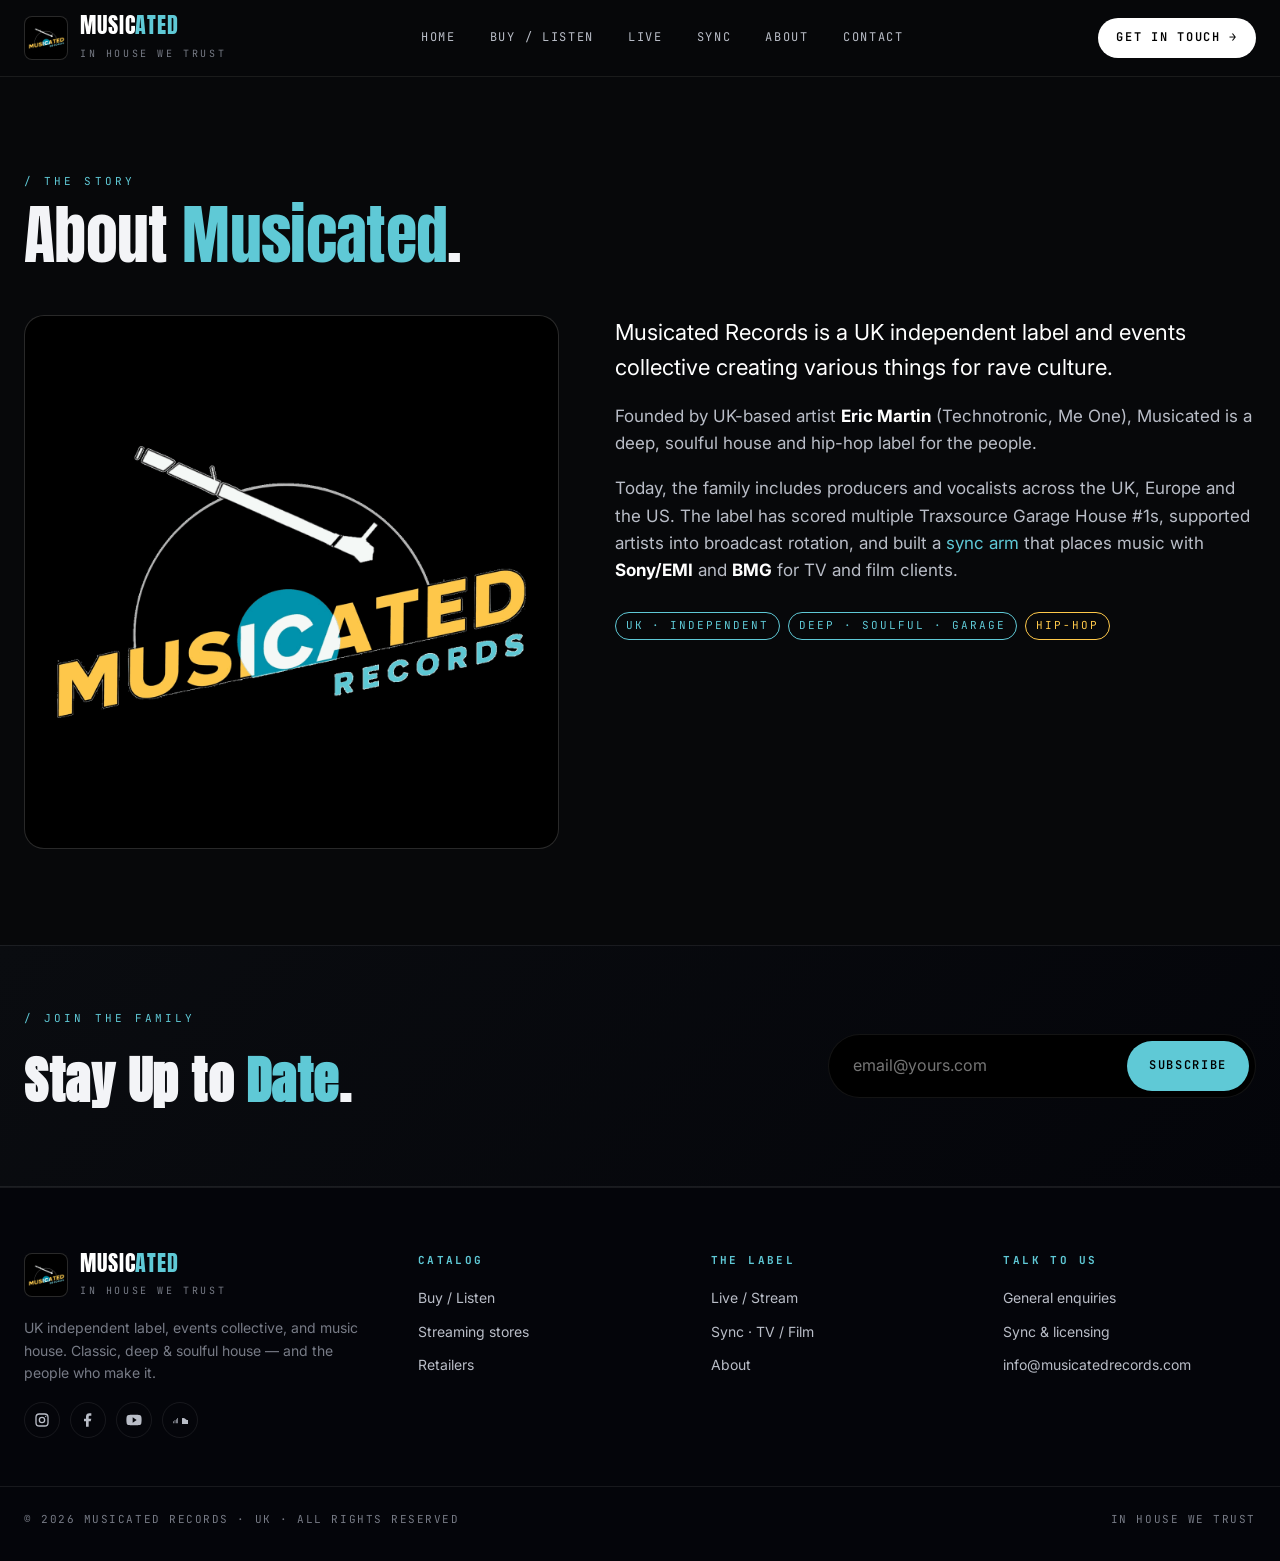
==== about.html @ 5415fdcb "Sync page: real placement artwork - 8 poster tiles from Eric's wetransfer set, centre-cropped to squ" ====
<!doctype html>
<html lang="en">
<head>
<meta charset="utf-8" />
<meta name="viewport" content="width=device-width, initial-scale=1" />
<title>About — Musicated Records</title>
<meta name="description" content="About Musicated Records — UK independent label and events collective. Classic, deep and soulful house since the early days." />
<meta property="og:title" content="About — Musicated Records" />
<meta property="og:description" content="About Musicated Records — UK independent label and events collective. Classic, deep and soulful house since the early days." />
<meta property="og:image" content="https://musicatedrecords.com/assets/og-card.jpg" />
<meta property="og:type" content="website" />
<meta name="twitter:card" content="summary_large_image" />
<link rel="icon" type="image/png" sizes="32x32" href="assets/favicon-32.png?v=20260829g" />
<link rel="icon" type="image/png" sizes="16x16" href="assets/favicon-16.png?v=20260829g" />
<link rel="apple-touch-icon" sizes="180x180" href="assets/apple-touch-icon.png?v=20260829g" />
<link rel="icon" href="assets/favicon.ico?v=20260829g" />
<link rel="preconnect" href="https://fonts.googleapis.com" />
<link rel="preconnect" href="https://fonts.gstatic.com" crossorigin />
<link href="https://fonts.googleapis.com/css2?family=Anton&family=Inter:wght@400;500;600;700&family=JetBrains+Mono:wght@400;500&display=swap" rel="stylesheet" />
<link rel="stylesheet" href="assets/styles.css?v=20260829g" />
</head>
<body>

<header class="nav">
  <div class="wrap nav__inner">
    <a class="brand" href="index.html">
      <span class="brand__mark" aria-hidden="true"></span>
      <span>
        <span class="brand__name">MUSIC<em>ATED</em></span>
        <span class="brand__sub">In House We Trust</span>
      </span>
    </a>
    <nav>
      <ul class="nav__links">
        <li><a href="index.html">Home</a></li>
        <li><a href="listen.html">Buy / Listen</a></li>
        <li><a href="live.html">Live</a></li>
        <li><a href="sync.html">Sync</a></li>
        <li><a href="about.html">About</a></li>
        <li><a href="contact.html">Contact</a></li>
      </ul>
    </nav>
    <a class="nav__cta" href="contact.html">Get in touch →</a>
    <button class="nav__toggle" aria-label="Menu" aria-expanded="false">
      <svg width="22" height="22" viewBox="0 0 24 24" fill="none" stroke="currentColor" stroke-width="2"><path d="M3 6h18M3 12h18M3 18h18"/></svg>
    </button>
  </div>
  <div class="nav__mobile">
    <a href="index.html">Home</a>
    <a href="listen.html">Buy / Listen</a>
    <a href="live.html">Live</a>
    <a href="sync.html">Sync</a>
    <a href="about.html">About</a>
    <a href="contact.html">Contact</a>
  </div>
</header>

<section class="section">
  <div class="wrap">
    <div class="section__head">
      <div>
        <p class="kicker">/ THE STORY</p>
        <h2 class="h2">About <em>Musicated</em>.</h2>
      </div>
    </div>

    <div class="bio reveal">
      <div class="bio__photo">
        <img src="assets/logo-eric-round2.png?v=20260829g" alt="Musicated Records — In House We Trust" />
      </div>
      <div class="bio__copy">
        <p style="font-size:22px; color:#fff;">Musicated Records is a UK independent label and events collective creating various things for rave culture.</p>
        <p>Founded by UK-based artist <strong style="color:#fff">Eric Martin</strong> (Technotronic, Me One), Musicated is a deep, soulful house and hip-hop label for the people.</p>
        <p>Today, the family includes producers and vocalists across the UK, Europe and the US. The label has scored multiple Traxsource Garage House #1s, supported artists into broadcast rotation, and built a <a href="sync.html" style="color:var(--teal)">sync arm</a> that places music with <strong style="color:#fff">Sony/EMI</strong> and <strong style="color:#fff">BMG</strong> for TV and film clients.</p>

        <div class="tag-row" style="margin-top:28px;">
          <span class="tag tag--teal">UK &middot; Independent</span>
          <span class="tag tag--teal">Deep &middot; Soulful &middot; Garage</span>
          <span class="tag tag--gold">Hip-Hop</span>
        </div>
      </div>
    </div>
  </div>
</section>

<section class="newsletter">
  <div class="wrap newsletter__row">
    <div>
      <p class="kicker">/ JOIN THE FAMILY</p>
      <h2>Stay Up to <em style="color:var(--teal); font-style:normal">Date</em>.</h2>
    </div>
    <form data-form-name="newsletter">
      <input type="email" name="email" placeholder="email@yours.com" required />
      <button type="submit">Subscribe</button>
    </form>
  </div>
</section>

<footer class="site">
  <div class="wrap site__grid">
    <div class="site__brand">
      <a class="brand" href="index.html">
        <span class="brand__mark" aria-hidden="true"></span>
        <span>
          <span class="brand__name">MUSIC<em>ATED</em></span>
          <span class="brand__sub">In House We Trust</span>
        </span>
      </a>
      <p style="margin-top:18px">UK independent label, events collective, and music house. Classic, deep &amp; soulful house — and the people who make it.</p>
      <div class="socials" style="margin-top:18px">
        <a href="https://www.instagram.com/musicatedrecords/" target="_blank" rel="noopener" aria-label="Instagram">
          <svg width="16" height="16" viewBox="0 0 24 24" fill="none" stroke="currentColor" stroke-width="2"><rect x="3" y="3" width="18" height="18" rx="5"/><circle cx="12" cy="12" r="4"/><circle cx="17.5" cy="6.5" r="1" fill="currentColor" stroke="none"/></svg>
        </a>
        <a href="https://www.facebook.com/musicatedrecords/" target="_blank" rel="noopener" aria-label="Facebook">
          <svg width="16" height="16" viewBox="0 0 24 24" fill="currentColor"><path d="M13 22v-8h3l1-4h-4V7.5c0-1.1.4-2 2-2h2V2c-.4-.05-1.6-.2-3-.2-3 0-5 1.8-5 5.1V10H6v4h3v8h4z"/></svg>
        </a>
        <a href="https://www.youtube.com/" target="_blank" rel="noopener" aria-label="YouTube">
          <svg width="16" height="16" viewBox="0 0 24 24" fill="currentColor"><path d="M23 7.3c-.2-1.6-1.5-2.8-3-2.9C17.8 4 12 4 12 4s-5.8 0-8 .4c-1.5.1-2.8 1.3-3 2.9C.6 9.5.6 12 .6 12s0 2.5.4 4.7c.2 1.6 1.5 2.8 3 2.9 2.2.4 8 .4 8 .4s5.8 0 8-.4c1.5-.1 2.8-1.3 3-2.9.4-2.2.4-4.7.4-4.7s0-2.5-.4-4.7zM10 16V8l6 4-6 4z"/></svg>
        </a>
        <a href="https://soundcloud.com/" target="_blank" rel="noopener" aria-label="SoundCloud">
          <svg width="16" height="16" viewBox="0 0 24 24" fill="currentColor"><path d="M2 14v3h1v-3H2zm2-2v5h1v-5H4zm2-1v6h1v-6H6zm2-2v8h1V9H8zm9 0c-.7 0-1.4.2-2 .5V18h8c1.7 0 3-1.3 3-3s-1.3-3-3-3c-.3 0-.5 0-.7.1C20.8 11.3 19 9 17 9z"/></svg>
        </a>
      </div>
    </div>
    <div>
      <h4>Catalog</h4>
      <ul>
        <li><a href="listen.html">Buy / Listen</a></li>
        <li><a href="listen.html#stores">Streaming stores</a></li>
        <li><a href="listen.html#retailers">Retailers</a></li>
      </ul>
    </div>
    <div>
      <h4>The label</h4>
      <ul>
        <li><a href="live.html">Live / Stream</a></li>
        <li><a href="sync.html">Sync &middot; TV / Film</a></li>
        <li><a href="about.html">About</a></li>
      </ul>
    </div>
    <div>
      <h4>Talk to us</h4>
      <ul>
        <li><a href="contact.html">General enquiries</a></li>
        <li><a href="mailto:sync@musicatedrecords.com">Sync &amp; licensing</a></li>
        <li><a href="mailto:info@musicatedrecords.com">info@musicatedrecords.com</a></li>
      </ul>
    </div>
  </div>
  <div class="wrap site__bottom">
    <span>© 2026 Musicated Records · UK · All rights reserved</span>
    <span>In House We Trust</span>
  </div>
</footer>

<script src="assets/main.js?v=20260829g" defer></script>
</body>
</html>
---- assets/styles.css ----
/* =========================================================
   MUSICATED RECORDS — In House We Trust
   Design tokens, layout, components, motion
   ========================================================= */

:root{
  --bg: #07080a;
  --bg-2: #0d0f13;
  --bg-3: #14171d;
  --line: rgba(255,255,255,0.08);
  --line-2: rgba(255,255,255,0.16);
  --ink: #f3f4f7;
  --ink-dim: #b9bdc7;
  --ink-faint: #777b86;
  --teal: #5fc9d6;
  --teal-2: #36a7b6;
  --teal-deep: #0e3f47;
  --gold: #ffc94a;
  --gold-deep: #6b5012;
  --hot: #ff5d8f;

  --font-display: "Anton", "Bebas Neue", "Impact", system-ui, sans-serif;
  --font-body: "Inter", "Helvetica Neue", system-ui, -apple-system, sans-serif;
  --font-mono: "JetBrains Mono", "SF Mono", ui-monospace, monospace;

  --r-sm: 6px;
  --r-md: 12px;
  --r-lg: 20px;
  --r-xl: 28px;

  --shadow-soft: 0 20px 60px -20px rgba(0,0,0,0.6);
  --shadow-glow: 0 0 80px -10px rgba(95,201,214,0.35);

  --space-1: 4px;
  --space-2: 8px;
  --space-3: 12px;
  --space-4: 16px;
  --space-5: 24px;
  --space-6: 32px;
  --space-7: 48px;
  --space-8: 64px;
  --space-9: 96px;
  --space-10: 128px;

  --bp-md: 760px;
  --bp-lg: 1024px;
}

*,*::before,*::after{ box-sizing:border-box; }
html,body{ margin:0; padding:0; }
html{ scroll-behavior:smooth; -webkit-text-size-adjust:100%; }
body{
  background: var(--bg);
  color: var(--ink);
  font-family: var(--font-body);
  font-size: 16px;
  line-height: 1.6;
  -webkit-font-smoothing: antialiased;
  -moz-osx-font-smoothing: grayscale;
  overflow-x: hidden;
}
img{ max-width:100%; display:block; }
a{ color: var(--teal); text-decoration:none; transition: color .2s ease; }
a:hover{ color: #fff; }
button{ font: inherit; cursor:pointer; }

::selection{ background: var(--teal); color:#000; }

/* ---------- Layout ---------- */
.wrap{ width:100%; max-width:1400px; margin:0 auto; padding:0 24px; }
.wrap-narrow{ max-width:980px; }
.wrap-wide{ max-width:1600px; }

@media (max-width: 760px){
  .wrap{ padding:0 16px; }
}

section{ position:relative; }
.section{ padding: var(--space-9) 0; }
.section--tight{ padding: var(--space-7) 0; }

/* ---------- Header / Nav ---------- */
.nav{
  position: sticky;
  top: 0;
  z-index: 55;
  background: rgba(7,8,10,.78);
  backdrop-filter: blur(16px) saturate(140%);
  -webkit-backdrop-filter: blur(16px) saturate(140%);
  border-bottom: 1px solid var(--line);
}
.nav__inner{
  display:flex;
  align-items:center;
  justify-content:space-between;
  height: 76px;
  gap: 24px;
}
.brand{
  display:flex;
  align-items:center;
  gap: 12px;
  text-decoration:none;
  color:#fff;
}
.brand__mark{
  width:44px; height:44px;
  border-radius: 8px;
  background:#000 url('favicon-192.png?v=20260829g') center/92% no-repeat;
  border: 1px solid var(--line-2);
}
.brand__name{
  font-family: var(--font-display);
  font-weight: 400;
  font-size: 22px;
  letter-spacing: .04em;
  line-height: 1;
}
.brand__name em{
  font-style:normal;
  color: var(--teal);
}
.brand__sub{
  font-family: var(--font-mono);
  color: var(--ink-faint);
  font-size: 10px;
  letter-spacing: .26em;
  text-transform: uppercase;
  margin-top: 4px;
  display:block;
}

.nav__links{
  display:flex;
  align-items:center;
  gap: 4px;
  list-style:none;
  margin:0; padding:0;
}
.nav__links a{
  display:inline-block;
  color: var(--ink-dim);
  font-family: var(--font-mono);
  font-size: 12px;
  letter-spacing: .14em;
  text-transform: uppercase;
  padding: 10px 14px;
  border-radius: 999px;
  border: 1px solid transparent;
  transition: all .2s ease;
}
.nav__links a:hover{
  color:#fff;
  border-color: var(--line-2);
  background: rgba(255,255,255,0.04);
}
.nav__links a.is-active{
  color: #000;
  background: var(--teal);
  border-color: var(--teal);
}
.nav__cta{
  display:inline-flex;
  align-items:center;
  gap:8px;
  background:#fff;
  color:#000;
  padding: 10px 18px;
  border-radius: 999px;
  font-family: var(--font-mono);
  font-size: 12px;
  letter-spacing: .14em;
  text-transform: uppercase;
  font-weight: 600;
  transition: transform .15s ease, background .2s ease;
}
.nav__cta:hover{ background: var(--teal); color:#000; transform: translateY(-1px); }

.nav__toggle{
  display:none;
  background:transparent;
  border:1px solid var(--line-2);
  color:#fff;
  border-radius: 8px;
  padding: 8px 10px;
}
.nav__toggle svg{ display:block; }

@media (max-width: 1024px){
  .nav__links, .nav__cta { display:none; }
  .nav__toggle{ display:inline-flex; }
  .nav__inner.is-open + .nav__mobile{ display:block; }
}
.nav__mobile{
  display:none;
  background: rgba(7,8,10,.96);
  border-bottom: 1px solid var(--line);
  padding: 12px 24px 24px;
}
.nav__mobile a{
  display:block;
  padding: 12px 0;
  color: var(--ink);
  font-family: var(--font-display);
  font-size: 22px;
  letter-spacing: .04em;
  border-bottom: 1px solid var(--line);
}
.nav__mobile.is-open{ display:block; }

/* ---------- Hero ---------- */
.hero{
  position: relative;
  overflow: hidden;
  padding: var(--space-9) 0 var(--space-10);
  background:
    radial-gradient(1200px 600px at 80% 10%, rgba(95,201,214,.18), transparent 60%),
    radial-gradient(900px 600px at 10% 90%, rgba(255,201,74,.10), transparent 60%),
    linear-gradient(180deg, var(--bg) 0%, #060709 100%);
  isolation: isolate;
}
.hero::before{
  content:"";
  position:absolute; inset:0;
  background:
    repeating-linear-gradient(90deg, rgba(255,255,255,0.025) 0 1px, transparent 1px 80px);
  pointer-events:none;
  z-index:0;
}
.hero__grid{
  position:relative;
  z-index:2;
  display:grid;
  grid-template-columns: 1.1fr 1fr;
  gap: 64px;
  align-items: center;
}
@media (max-width: 1024px){
  .hero__grid{ grid-template-columns: 1fr; gap: 48px; }
}
.eyebrow{
  display:inline-flex;
  align-items:center;
  gap: 10px;
  font-family: var(--font-mono);
  font-size: 11px;
  letter-spacing: .26em;
  text-transform: uppercase;
  color: var(--teal);
  padding: 6px 12px;
  border: 1px solid var(--teal);
  border-radius: 999px;
  background: rgba(95,201,214,0.06);
}
.eyebrow .dot{
  width:6px;height:6px;border-radius:50%;
  background: var(--teal);
  box-shadow: 0 0 14px var(--teal);
  animation: pulse 1.6s infinite ease-in-out;
}
.hero__title{
  font-family: var(--font-display);
  font-weight: 400;
  font-size: clamp(48px, 8vw, 132px);
  line-height: .92;
  letter-spacing: -0.01em;
  margin: 24px 0 20px;
}
.hero__title em{
  font-style: normal;
  color: var(--teal);
  display:block;
}
.hero__title .gold{ color: var(--gold); }
.hero__sub{
  max-width: 540px;
  color: var(--ink-dim);
  font-size: 18px;
  margin: 0 0 32px;
}
.hero__cta-row{ display:flex; gap: 12px; flex-wrap:wrap; }
.btn{
  display:inline-flex;
  align-items:center;
  gap:10px;
  padding: 16px 22px;
  border-radius: 999px;
  font-family: var(--font-mono);
  font-size: 13px;
  letter-spacing: .14em;
  text-transform: uppercase;
  font-weight:600;
  transition: transform .15s ease, background .2s ease, color .2s ease, border-color .2s ease;
  border: 1px solid transparent;
}
.btn--primary{ background: var(--teal); color:#000; }
.btn--primary:hover{ background:#fff; color:#000; transform: translateY(-2px); }
.btn--ghost{ background: transparent; color:#fff; border-color: var(--line-2); }
.btn--ghost:hover{ border-color: var(--teal); color: var(--teal); transform: translateY(-2px); }
.btn--gold{ background: var(--gold); color:#000; }
.btn--gold:hover{ background:#fff; transform: translateY(-2px); }
.btn svg{ width:14px; height:14px; }

.hero__viz{
  position: relative;
  aspect-ratio: 1/1;
  width: 100%;
  display:flex;
  align-items:center;
  justify-content:center;
}
.hero__viz canvas{
  width:100%; height:100%;
  border-radius: 50%;
}
.hero__viz__logo{
  position:absolute;
  left:50%; top:50%;
  transform: translate(-50%, -50%);
  /* sits inside the canvas vinyl label: label dia = 2*0.40*0.46 = ~37% of the viz */
  width: 29%;
  z-index: 2;
  pointer-events:none;
  filter: drop-shadow(0 6px 14px rgba(0,0,0,.55));
}
.hero__viz::after{
  content:"";
  position:absolute; inset:-6%;
  border-radius: 50%;
  border: 1px dashed rgba(95,201,214,.25);
  pointer-events:none;
  animation: spin-slow 60s linear infinite;
}
@keyframes spin-slow{ to{ transform: rotate(360deg); } }

.hero__stats{
  margin-top: var(--space-7);
  display:grid;
  grid-template-columns: repeat(4, minmax(0,1fr));
  gap: 20px;
  border-top: 1px solid var(--line);
  padding-top: 24px;
}
@media (max-width: 760px){ .hero__stats{ grid-template-columns: repeat(2,1fr); } }
.stat__num{
  font-family: var(--font-display);
  font-size: 40px;
  line-height:1;
  color:#fff;
}
.stat__num em{ font-style:normal; color: var(--teal); }
.stat__label{
  font-family: var(--font-mono);
  font-size: 10px;
  letter-spacing: .22em;
  text-transform: uppercase;
  color: var(--ink-faint);
  margin-top: 6px;
  display:block;
}

/* ---------- Section heads ---------- */
.section__head{
  display:flex;
  justify-content: space-between;
  align-items: end;
  gap: 24px;
  margin-bottom: var(--space-7);
  flex-wrap: wrap;
}
.kicker{
  font-family: var(--font-mono);
  font-size: 11px;
  letter-spacing: .28em;
  text-transform: uppercase;
  color: var(--teal);
  margin: 0 0 12px;
}
.h2{
  font-family: var(--font-display);
  font-weight:400;
  font-size: clamp(36px, 5vw, 64px);
  line-height: 1;
  margin: 0;
  letter-spacing: -0.01em;
}
.h2 em{ font-style:normal; color: var(--teal); }
.h2 .gold{ color: var(--gold); }
.section__sub{
  color: var(--ink-dim);
  max-width: 560px;
  font-size: 16px;
}

/* ---------- Featured releases (Nervous-style grid) ---------- */
.releases{
  display:grid;
  grid-template-columns: repeat(4, minmax(0,1fr));
  gap: 24px;
}
@media (max-width: 1024px){ .releases{ grid-template-columns: repeat(3,1fr); } }
@media (max-width: 760px){ .releases{ grid-template-columns: repeat(2,1fr); gap:16px; } }
.release{
  position:relative;
  background: var(--bg-2);
  border: 1px solid var(--line);
  border-radius: var(--r-md);
  overflow: hidden;
  transition: transform .25s ease, border-color .25s ease, box-shadow .25s ease;
}
.release:hover{
  transform: translateY(-4px);
  border-color: var(--teal);
  box-shadow: var(--shadow-glow);
}
.release__cover{
  aspect-ratio: 1/1;
  position:relative;
  overflow:hidden;
  background:#000;
}
.release__cover img{
  width:100%; height:100%; object-fit:cover;
  filter: grayscale(.18) contrast(1.03) saturate(1.02);
  transition: filter .35s ease, transform .5s ease;
}
.release:hover .release__cover img{
  filter: grayscale(0) contrast(1);
  transform: scale(1.04);
}
.release__cover::after{
  content:"";
  position:absolute; inset:0;
  background: linear-gradient(180deg, transparent 50%, rgba(0,0,0,.65) 100%);
  pointer-events:none;
}
.release__play{
  position:absolute;
  right: 12px; bottom: 12px;
  width: 44px; height:44px;
  border-radius:50%;
  background: var(--teal);
  color:#000;
  display:flex; align-items:center; justify-content:center;
  opacity:0; transform: translateY(8px) scale(.9);
  transition: opacity .25s ease, transform .25s ease;
}
.release:hover .release__play{ opacity:1; transform: translateY(0) scale(1); }
.release__meta{
  padding: 16px 16px 18px;
}
.release__artist{
  font-family: var(--font-mono);
  font-size: 11px;
  letter-spacing: .22em;
  text-transform: uppercase;
  color: var(--teal);
  margin: 0 0 6px;
}
.release__title{
  font-family: var(--font-display);
  font-weight: 400;
  font-size: 22px;
  margin: 0;
  letter-spacing: .01em;
  line-height: 1.05;
}
.release__cat{
  margin-top: 4px;
  font-family: var(--font-mono);
  font-size: 10px;
  color: var(--ink-faint);
  letter-spacing: .2em;
  text-transform: uppercase;
}

/* ---------- Definition card ---------- */
.def-card{
  background: linear-gradient(160deg, rgba(95,201,214,0.08), rgba(255,201,74,0.04) 60%, transparent);
  border: 1px solid var(--line);
  border-radius: var(--r-lg);
  padding: clamp(28px, 5vw, 56px);
  position:relative;
  overflow:hidden;
}
.def-card::before{
  content:"";
  position:absolute;
  right:-100px; top:-120px;
  width: 460px; height:460px;
  border-radius:50%;
  background: radial-gradient(circle, rgba(95,201,214,.25), transparent 70%);
  pointer-events:none;
}
.def-card .word{
  font-family: var(--font-display);
  font-size: clamp(56px, 9vw, 132px);
  line-height: 1;
  letter-spacing: -0.01em;
  margin: 0;
}
.def-card .word em{ font-style:normal; color: var(--teal); }
.def-card .pos{
  font-family: var(--font-mono);
  font-size: 12px;
  color: var(--ink-faint);
  font-style: italic;
  margin: 8px 0 24px;
}
.def-card .body{
  max-width: 720px;
  font-size: 19px;
  color: var(--ink-dim);
}
.def-card .body em{
  font-style:italic;
  color:#fff;
}
.def-card .phrase{
  margin-top: 28px;
  border-left: 3px solid var(--teal);
  padding: 4px 0 4px 18px;
  color:#fff;
  font-style:italic;
  font-size: 16px;
}

/* ---------- Artists strip ---------- */
.artists{
  display:grid;
  grid-template-columns: repeat(4, minmax(0,1fr));
  gap: 16px;
}
@media (max-width: 1024px){ .artists{ grid-template-columns: repeat(3,1fr); } }
@media (max-width: 600px){ .artists{ grid-template-columns: repeat(2,1fr); } }
.artist{
  position:relative;
  overflow:hidden;
  aspect-ratio: 1/1;
  border-radius: var(--r-md);
  background: var(--bg-2);
  border: 1px solid var(--line);
  cursor: pointer;
}
.artist img{
  position:absolute; inset:0;
  width:100%; height:100%; object-fit:cover;
  filter: grayscale(1) contrast(1.05);
  transition: filter .35s ease, transform .5s ease;
}
.artist:hover img{ filter: grayscale(0); transform: scale(1.05); }
.artist__name{
  position:absolute;
  left:14px; bottom:12px; right:14px;
  font-family: var(--font-display);
  font-weight: 400;
  font-size: 22px;
  letter-spacing: .01em;
  z-index:2;
  text-shadow: 0 2px 14px rgba(0,0,0,.8);
}
.artist__role{
  position:absolute;
  left:14px; top:12px;
  font-family: var(--font-mono);
  font-size: 10px;
  letter-spacing: .2em;
  text-transform: uppercase;
  color: var(--teal);
  background: rgba(0,0,0,.6);
  border: 1px solid var(--line);
  border-radius:999px;
  padding: 4px 10px;
  z-index:2;
}
.artist::after{
  content:"";
  position:absolute; inset:0;
  background: linear-gradient(180deg, transparent 40%, rgba(0,0,0,.78) 100%);
  z-index:1;
  pointer-events:none;
}

/* ---------- Store buttons / Listen page ---------- */
.stores{
  display:grid;
  grid-template-columns: repeat(4, minmax(0,1fr));
  gap: 14px;
}
@media (max-width: 1024px){ .stores{ grid-template-columns: repeat(3,1fr); } }
@media (max-width: 600px){ .stores{ grid-template-columns: repeat(2,1fr); } }
.store{
  display:flex;
  align-items:center;
  gap: 14px;
  padding: 18px;
  background: var(--bg-2);
  border: 1px solid var(--line);
  border-radius: var(--r-md);
  color: var(--ink);
  transition: border-color .2s ease, transform .2s ease, background .2s ease;
}
.store:hover{ border-color: var(--teal); transform: translateY(-2px); background: var(--bg-3); color:#fff; }
.store__logo{
  width:44px; height:44px;
  border-radius: 10px;
  background:#000;
  display:flex; align-items:center; justify-content:center;
  color: var(--teal);
  font-family: var(--font-display);
  font-size: 22px;
  border: 1px solid var(--line);
}
.store__name{
  font-family: var(--font-display);
  font-size: 20px;
  line-height: 1;
}
.store__sub{
  font-family: var(--font-mono);
  font-size: 10px;
  letter-spacing: .2em;
  color: var(--ink-faint);
  text-transform: uppercase;
  margin-top: 4px;
  display:block;
}

/* ---------- Two-column module ---------- */
.two-col{
  display:grid;
  grid-template-columns: 1.1fr 1fr;
  gap: 64px;
  align-items: center;
}
@media (max-width: 1024px){ .two-col{ grid-template-columns: 1fr; gap: 40px; } }
.two-col .copy p{
  color: var(--ink-dim);
  font-size: 17px;
}
.media-frame{
  border-radius: var(--r-lg);
  overflow:hidden;
  border:1px solid var(--line-2);
  background: #000;
  position:relative;
}
.media-frame img, .media-frame iframe, .media-frame video{
  width:100%; height:100%; display:block;
  object-fit: contain;
}
.media-frame--cover img{ object-fit: cover; }
.media-frame.aspect-16x9{ aspect-ratio: 16/9; }
.media-frame.aspect-1x1{ aspect-ratio: 1/1; }
.media-frame--logo img{ padding: 6%; }

/* ---------- Form ---------- */
.form{
  display:grid;
  gap: 16px;
}
.form__row{
  display:grid;
  grid-template-columns: repeat(2,1fr);
  gap: 16px;
}
@media (max-width:600px){ .form__row{ grid-template-columns: 1fr; } }
.form label{
  display:block;
  font-family: var(--font-mono);
  font-size: 11px;
  letter-spacing: .2em;
  text-transform: uppercase;
  color: var(--ink-dim);
  margin-bottom: 8px;
}
.form input, .form textarea, .form select{
  width:100%;
  background: #000;
  border: 1px solid var(--line);
  color: #fff;
  padding: 14px 16px;
  border-radius: var(--r-sm);
  font: inherit;
  transition: border-color .15s ease, background .15s ease;
}
.form input:focus, .form textarea:focus, .form select:focus{
  outline: none;
  border-color: var(--teal);
  background: var(--bg-2);
}
.form textarea{ min-height: 140px; resize: vertical; }
.form__status{
  font-family: var(--font-mono);
  font-size: 12px;
  color: var(--ink-faint);
  letter-spacing: .14em;
  text-transform: uppercase;
  min-height: 18px;
}
.form__status.is-ok{ color: var(--teal); }
.form__status.is-err{ color: var(--hot); }

/* ---------- Cards / Merch ---------- */
.merch-grid{
  display:grid;
  grid-template-columns: repeat(3, minmax(0,1fr));
  gap: 22px;
}
@media (max-width: 1024px){ .merch-grid{ grid-template-columns: repeat(2,1fr); } }
@media (max-width: 600px){ .merch-grid{ grid-template-columns: 1fr; } }

/* ---------- Coming Soon banner (Merch) ---------- */
.soon{
  position:relative;
  overflow:hidden;
  border:1px solid var(--line);
  border-radius: var(--r-lg);
  background:
    repeating-linear-gradient(135deg, rgba(255,201,74,.10) 0 18px, transparent 18px 36px),
    linear-gradient(180deg, var(--bg-2), #000);
  padding: clamp(36px, 7vw, 72px) 28px;
  text-align:center;
}
.soon h2{
  font-family: var(--font-display);
  font-weight:400;
  font-size: clamp(44px, 9vw, 104px);
  line-height:.92;
  letter-spacing:.02em;
  margin:0;
  color:#fff;
}
.soon h2 em{ font-style:normal; color: var(--gold); }
.soon p{
  margin: 18px auto 0;
  max-width: 56ch;
  color: var(--ink-dim);
}
.merch--soon .merch__body{ align-items:center; }
.merch__soon-tag{
  font-family: var(--font-mono);
  font-size: 10px;
  letter-spacing:.18em;
  text-transform:uppercase;
  color: var(--gold);
  border:1px solid var(--gold);
  border-radius:999px;
  padding: 4px 10px;
  white-space:nowrap;
}
.merch{
  background: var(--bg-2);
  border:1px solid var(--line);
  border-radius: var(--r-lg);
  overflow:hidden;
  display:flex;
  flex-direction:column;
}
.merch__cover{
  aspect-ratio: 4/5;
  background: linear-gradient(180deg, var(--bg-3), #000);
  position:relative;
  overflow:hidden;
}
.merch__cover .logo-watermark{
  position:absolute; inset:0;
  background: url('logo-eric-round2.png?v=20260829g') center/78% no-repeat;
  opacity:.9;
  background-color: #000;
}
.merch__body{
  padding: 18px 20px 22px;
  display:flex;
  justify-content: space-between;
  align-items: end;
  gap: 12px;
}
.merch h3{
  font-family: var(--font-display);
  font-weight:400;
  font-size: 24px;
  margin: 0 0 4px;
}
.merch__price{
  font-family: var(--font-mono);
  font-size: 14px;
  color: var(--teal);
  letter-spacing: .12em;
}
.merch__notify{
  margin: 0;
  font-family: var(--font-mono);
  font-size: 10px;
  letter-spacing: .2em;
  text-transform: uppercase;
  color: var(--ink-faint);
}

/* ---------- Live page ---------- */
.live-hero{
  position:relative;
  border:1px solid var(--line);
  border-radius: var(--r-lg);
  overflow:hidden;
  background:#000;
}
.live-hero iframe{
  width:100%;
  aspect-ratio: 16/9;
  display:block;
  border:0;
}
.live-hero__cap{
  display:flex;
  justify-content:space-between;
  align-items:center;
  gap: 16px;
  padding: 16px 20px;
  border-top:1px solid var(--line);
  background: var(--bg-2);
}
.live-tag{
  display:inline-flex;
  align-items:center;
  gap:8px;
  font-family: var(--font-mono);
  font-size: 11px;
  text-transform: uppercase;
  letter-spacing: .2em;
  color: var(--hot);
}
.live-tag .dot{
  width:8px; height:8px; border-radius:50%;
  background: var(--hot);
  box-shadow: 0 0 14px var(--hot);
  animation: pulse 1.2s infinite ease-in-out;
}

/* ---------- TV / Sync grid ---------- */
.tv-grid{
  display:grid;
  grid-template-columns: repeat(4, minmax(0,1fr));
  gap: 14px;
}
@media (max-width: 1024px){ .tv-grid{ grid-template-columns: repeat(3,1fr); } }
@media (max-width: 600px){ .tv-grid{ grid-template-columns: repeat(2,1fr); } }
.tv-tile{
  position:relative;
  aspect-ratio: 1/1;
  border-radius: var(--r-md);
  background: #0a0c10;
  border:1px solid var(--line);
  overflow:hidden;
  display:flex;
  align-items:flex-end;
  padding: 14px;
  text-decoration:none;
}
.tv-tile img{
  position:absolute; inset:0;
  width:100%; height:100%;
  object-fit:cover;
  transition: transform .5s ease, filter .35s ease;
}
.tv-tile::after{
  content:"";
  position:absolute; inset:0;
  background: linear-gradient(180deg, rgba(7,8,10,.10) 0%, rgba(7,8,10,.05) 42%, rgba(7,8,10,.88) 100%);
  pointer-events:none;
}
.tv-tile:hover img{ transform: scale(1.04); }
.tv-tile:hover{ border-color: var(--teal); }
.tv-tile__net{
  position:absolute; top:12px; left:12px; z-index:2;
  font-family: var(--font-mono);
  font-size: 9px;
  letter-spacing:.18em;
  text-transform:uppercase;
  color:#fff;
  background: rgba(7,8,10,.62);
  backdrop-filter: blur(6px);
  border:1px solid rgba(255,255,255,.22);
  border-radius:999px;
  padding: 3px 9px;
}
.tv-tile__name{
  position:relative; z-index:2;
  font-family: var(--font-display);
  font-size: 18px;
  line-height: 1.05;
}
.tv-tile__net{
  position:absolute;
  top:12px; left:12px;
  font-family: var(--font-mono);
  font-size: 10px;
  letter-spacing: .2em;
  text-transform: uppercase;
  color: var(--teal);
}

/* ---------- About / Bio ---------- */
.bio{
  display:grid;
  grid-template-columns: 1fr 1.2fr;
  gap: 56px;
  align-items: start;
}
@media (max-width: 1024px){ .bio{ grid-template-columns: 1fr; } }
.bio__photo{
  aspect-ratio: 1/1;
  background: #000;
  border: 1px solid var(--line-2);
  border-radius: var(--r-lg);
  overflow:hidden;
  position:relative;
}
.bio__photo img{
  width:100%; height:100%; object-fit: contain;
  padding: 6%;
  transition: transform .4s ease;
}
.bio__photo:hover img{ transform: scale(1.03); }
.bio__copy p{
  font-size: 17px;
  color: var(--ink-dim);
  margin: 0 0 18px;
}
.bio__copy h3{
  font-family: var(--font-display);
  font-weight: 400;
  font-size: 28px;
  margin: 32px 0 12px;
  letter-spacing: .01em;
}

/* ---------- Newsletter strip ---------- */
.newsletter{
  background: linear-gradient(135deg, #0a0c10, #04050a);
  border-top: 1px solid var(--line);
  border-bottom: 1px solid var(--line);
  padding: var(--space-8) 0;
}
.newsletter__row{
  display:grid;
  grid-template-columns: 1fr auto;
  gap: 32px;
  align-items: center;
}
@media (max-width: 760px){ .newsletter__row{ grid-template-columns: 1fr; } }
.newsletter h2{
  font-family: var(--font-display);
  font-size: clamp(32px, 4vw, 52px);
  margin: 0;
  letter-spacing: .01em;
}
.newsletter form{
  display:flex; gap:8px;
  background: #000;
  border: 1px solid var(--line);
  border-radius: 999px;
  padding: 6px;
}
.newsletter input{
  background:transparent;
  border:0;
  color:#fff;
  padding: 12px 18px;
  min-width: 260px;
  font: inherit;
}
.newsletter input:focus{ outline:none; }
.newsletter button{
  background: var(--teal);
  color:#000;
  border:0;
  padding: 12px 22px;
  border-radius: 999px;
  font-family: var(--font-mono);
  font-size: 12px;
  letter-spacing: .14em;
  text-transform: uppercase;
  font-weight:600;
  transition: background .2s ease;
}
.newsletter button:hover{ background:#fff; }

/* ---------- Footer ---------- */
footer.site{
  padding: var(--space-8) 0 var(--space-6);
  background: #04050a;
  border-top: 1px solid var(--line);
}
.site__grid{
  display:grid;
  grid-template-columns: 1.4fr 1fr 1fr 1fr;
  gap: 40px;
}
@media (max-width: 1024px){ .site__grid{ grid-template-columns: 1fr 1fr; } }
@media (max-width: 600px){ .site__grid{ grid-template-columns: 1fr; } }
.site__brand p{
  color: var(--ink-faint);
  font-size: 14px;
  max-width: 360px;
}
.site h4{
  font-family: var(--font-mono);
  font-size: 11px;
  letter-spacing: .22em;
  text-transform: uppercase;
  color: var(--teal);
  margin: 0 0 16px;
}
.site ul{ list-style:none; padding:0; margin:0; }
.site li{ margin-bottom: 8px; }
.site li a{ color: var(--ink-dim); font-size:14px; }
.site li a:hover{ color: #fff; }
.site__bottom{
  margin-top: var(--space-7);
  padding-top: 24px;
  border-top: 1px solid var(--line);
  display:flex; justify-content:space-between; gap: 20px;
  font-family: var(--font-mono);
  font-size: 11px;
  letter-spacing: .14em;
  text-transform: uppercase;
  color: var(--ink-faint);
}
.socials{
  display:flex; gap: 10px;
}
.socials a{
  width: 36px; height: 36px;
  display:inline-flex; align-items:center; justify-content:center;
  border: 1px solid var(--line);
  border-radius: 50%;
  color: var(--ink-dim);
  transition: border-color .2s ease, color .2s ease, background .2s ease;
}
.socials a:hover{ color:#000; background: var(--teal); border-color: var(--teal); }

/* ---------- Reveal-on-scroll ---------- */
.reveal{ opacity:0; transform: translateY(20px); transition: opacity .6s ease, transform .6s ease; }
.reveal.is-in{ opacity:1; transform: translateY(0); }

/* ---------- Spinning vinyl utility ---------- */
.vinyl{
  position:relative;
  width:100%; aspect-ratio: 1/1;
  border-radius: 50%;
  background:
    radial-gradient(circle at 50% 50%, #2c2c2c 60px, #050505 64px, #0a0a0a 75%, #050505 76%, #0a0a0a 90%, #050505 91%);
  box-shadow: inset 0 0 0 1px rgba(255,255,255,0.04), 0 30px 80px -20px rgba(0,0,0,0.8);
}
.vinyl::before{
  content:"";
  position:absolute;
  inset: 10%;
  border-radius: 50%;
  background:
    repeating-radial-gradient(circle, rgba(255,255,255,0.04) 0 1px, transparent 1px 3px);
}
.vinyl::after{
  content:"";
  position:absolute;
  inset: 36%;
  border-radius: 50%;
  background: var(--teal);
  box-shadow: 0 0 30px rgba(95,201,214,.6);
}

/* ---------- Reduce motion ---------- */
@media (prefers-reduced-motion: reduce){
  *, *::before, *::after{
    animation-duration: 0.001ms !important;
    animation-iteration-count: 1 !important;
    transition-duration: 0.001ms !important;
  }
}

/* ---------- Utility ---------- */
.text-center{ text-align:center; }
.muted{ color: var(--ink-faint); }
.divider{
  border:0; height:1px; background: var(--line);
  margin: var(--space-8) 0;
}
.tag-row{ display:flex; gap:8px; flex-wrap:wrap; }
.tag{
  display:inline-block;
  font-family: var(--font-mono);
  font-size: 11px;
  letter-spacing: .18em;
  text-transform: uppercase;
  border: 1px solid var(--line-2);
  padding: 4px 10px;
  border-radius: 999px;
  color: var(--ink-dim);
}
.tag--teal{ color: var(--teal); border-color: var(--teal); }
.tag--gold{ color: var(--gold); border-color: var(--gold); }
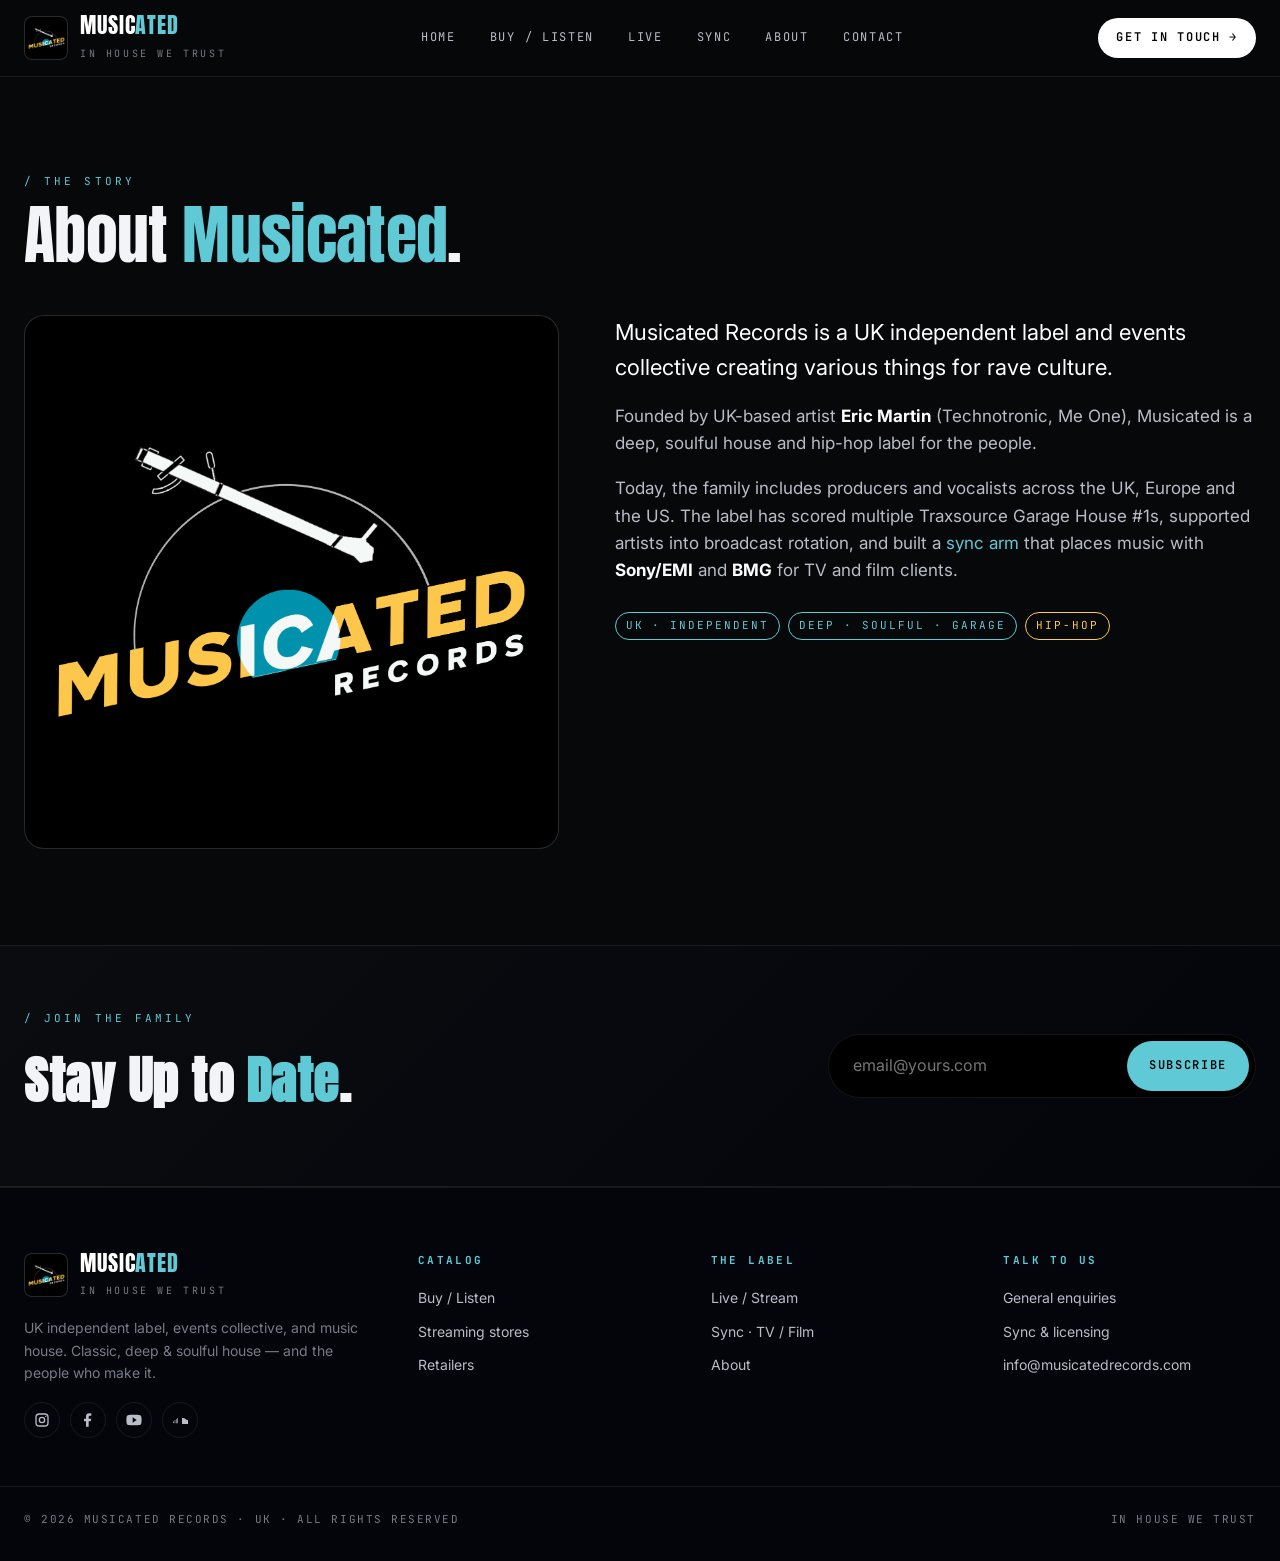
==== commit 3e74844c: "Fix the real cause of the 'old logo' bug + weight cleanup The old artwork was never coming from inde" ====
--- a/about.html
+++ b/about.html
@@ -10,14 +10,14 @@
 <meta property="og:image" content="https://musicatedrecords.com/assets/og-card.jpg" />
 <meta property="og:type" content="website" />
 <meta name="twitter:card" content="summary_large_image" />
-<link rel="icon" type="image/png" sizes="32x32" href="assets/favicon-32.png?v=20260829g" />
-<link rel="icon" type="image/png" sizes="16x16" href="assets/favicon-16.png?v=20260829g" />
-<link rel="apple-touch-icon" sizes="180x180" href="assets/apple-touch-icon.png?v=20260829g" />
-<link rel="icon" href="assets/favicon.ico?v=20260829g" />
+<link rel="icon" type="image/png" sizes="32x32" href="assets/favicon-32.png?v=20260829i" />
+<link rel="icon" type="image/png" sizes="16x16" href="assets/favicon-16.png?v=20260829i" />
+<link rel="apple-touch-icon" sizes="180x180" href="assets/apple-touch-icon.png?v=20260829i" />
+<link rel="icon" href="assets/favicon.ico?v=20260829i" />
 <link rel="preconnect" href="https://fonts.googleapis.com" />
 <link rel="preconnect" href="https://fonts.gstatic.com" crossorigin />
 <link href="https://fonts.googleapis.com/css2?family=Anton&family=Inter:wght@400;500;600;700&family=JetBrains+Mono:wght@400;500&display=swap" rel="stylesheet" />
-<link rel="stylesheet" href="assets/styles.css?v=20260829g" />
+<link rel="stylesheet" href="assets/styles.css?v=20260829i" />
 </head>
 <body>
 
@@ -66,7 +66,7 @@
 
     <div class="bio reveal">
       <div class="bio__photo">
-        <img src="assets/logo-eric-round2.png?v=20260829g" alt="Musicated Records — In House We Trust" />
+        <img src="assets/musicated-logo-circle.png?v=20260829i" alt="Musicated Records — In House We Trust" />
       </div>
       <div class="bio__copy">
         <p style="font-size:22px; color:#fff;">Musicated Records is a UK independent label and events collective creating various things for rave culture.</p>
@@ -153,6 +153,6 @@
   </div>
 </footer>
 
-<script src="assets/main.js?v=20260829g" defer></script>
+<script src="assets/main.js?v=20260829i" defer></script>
 </body>
 </html>
--- a/assets/styles.css
+++ b/assets/styles.css
@@ -106,7 +106,7 @@
 .brand__mark{
   width:44px; height:44px;
   border-radius: 8px;
-  background:#000 url('favicon-192.png?v=20260829g') center/92% no-repeat;
+  background:#000 url('favicon-192.png?v=20260829i') center/92% no-repeat;
   border: 1px solid var(--line-2);
 }
 .brand__name{
@@ -765,7 +765,7 @@
 }
 .merch__cover .logo-watermark{
   position:absolute; inset:0;
-  background: url('logo-eric-round2.png?v=20260829g') center/78% no-repeat;
+  background: url('musicated-logo-circle.png?v=20260829i') center/78% no-repeat;
   opacity:.9;
   background-color: #000;
 }
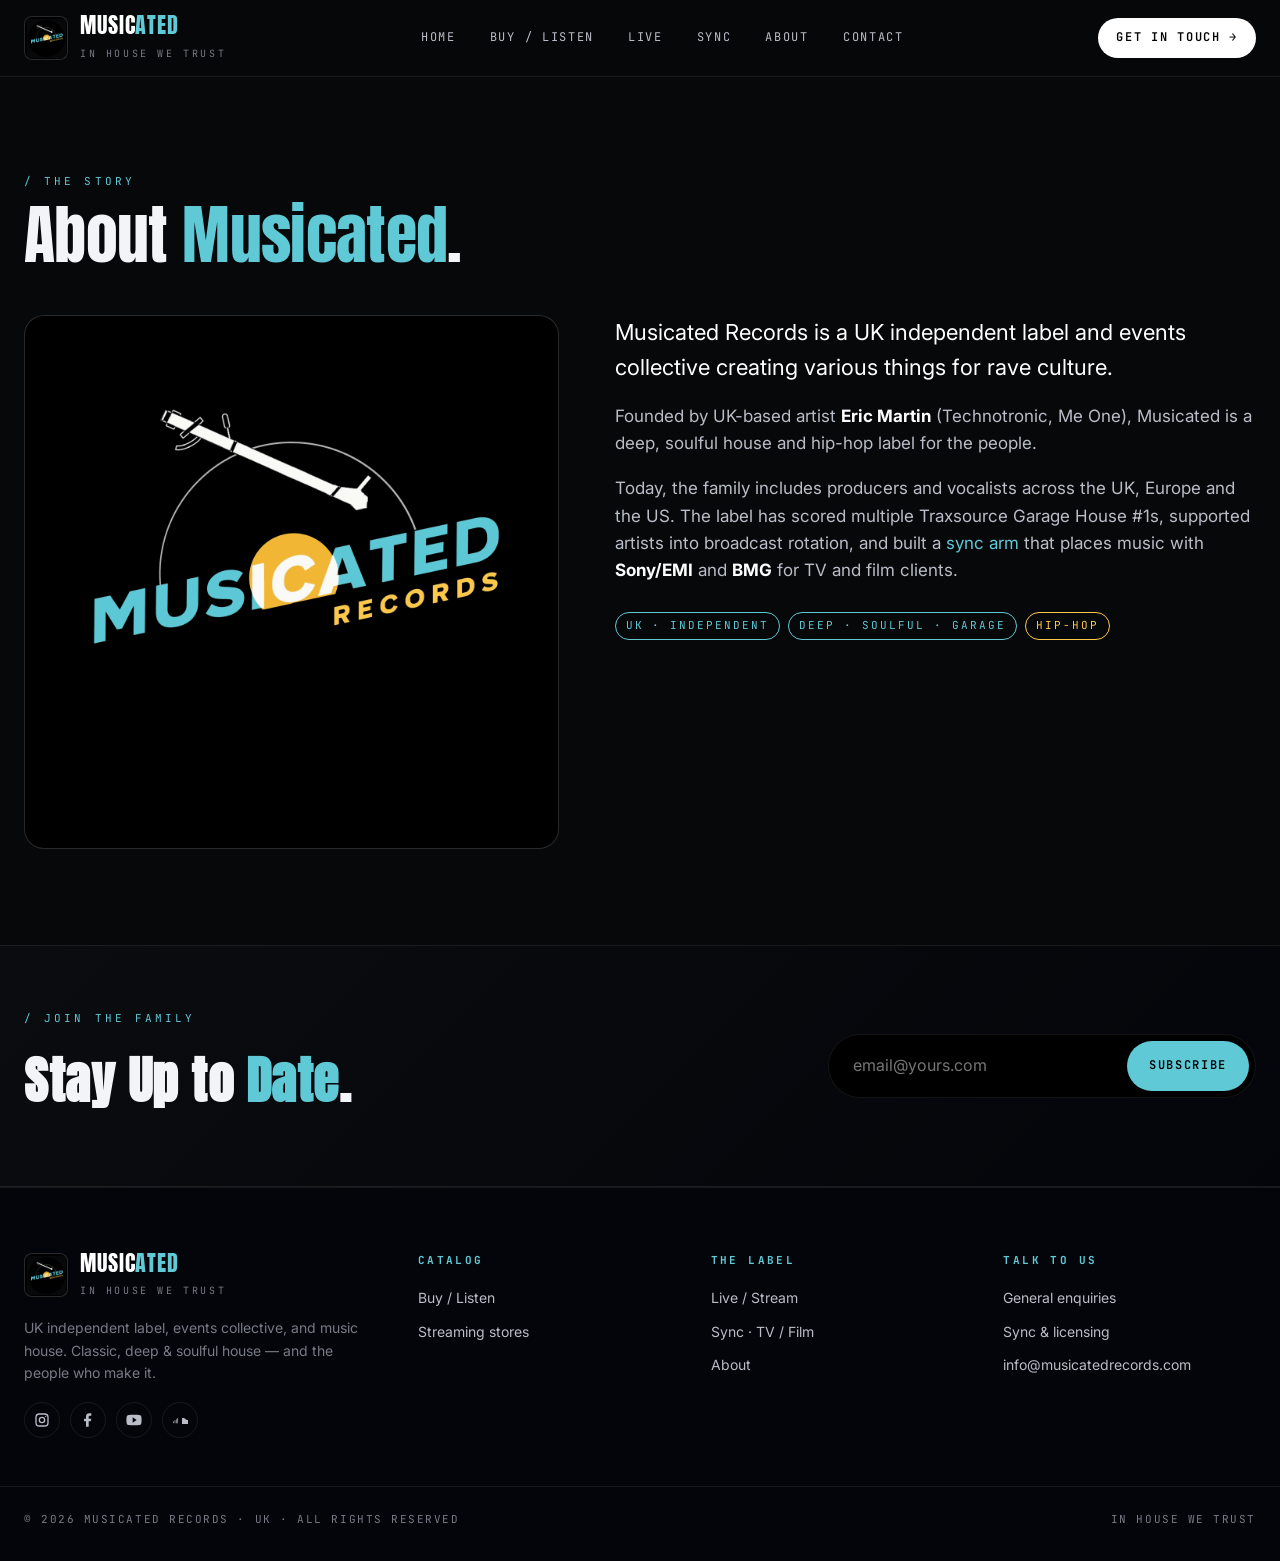
==== commit 7024c285: "Remove the vinyl retailers section; Garage -> Garage House - 'Find us in the racks' section deleted " ====
--- a/about.html
+++ b/about.html
@@ -10,14 +10,14 @@
 <meta property="og:image" content="https://musicatedrecords.com/assets/og-card.jpg" />
 <meta property="og:type" content="website" />
 <meta name="twitter:card" content="summary_large_image" />
-<link rel="icon" type="image/png" sizes="32x32" href="assets/favicon-32.png?v=20260829i" />
-<link rel="icon" type="image/png" sizes="16x16" href="assets/favicon-16.png?v=20260829i" />
-<link rel="apple-touch-icon" sizes="180x180" href="assets/apple-touch-icon.png?v=20260829i" />
-<link rel="icon" href="assets/favicon.ico?v=20260829i" />
+<link rel="icon" type="image/png" sizes="32x32" href="assets/favicon-32.png" />
+<link rel="icon" type="image/png" sizes="16x16" href="assets/favicon-16.png" />
+<link rel="apple-touch-icon" sizes="180x180" href="assets/apple-touch-icon.png" />
+<link rel="icon" href="assets/favicon.ico" />
 <link rel="preconnect" href="https://fonts.googleapis.com" />
 <link rel="preconnect" href="https://fonts.gstatic.com" crossorigin />
 <link href="https://fonts.googleapis.com/css2?family=Anton&family=Inter:wght@400;500;600;700&family=JetBrains+Mono:wght@400;500&display=swap" rel="stylesheet" />
-<link rel="stylesheet" href="assets/styles.css?v=20260829i" />
+<link rel="stylesheet" href="assets/styles.css" />
 </head>
 <body>
 
@@ -66,7 +66,7 @@
 
     <div class="bio reveal">
       <div class="bio__photo">
-        <img src="assets/musicated-logo-circle.png?v=20260829i" alt="Musicated Records — In House We Trust" />
+        <img src="assets/musicated-logo-circle.png" alt="Musicated Records — In House We Trust" />
       </div>
       <div class="bio__copy">
         <p style="font-size:22px; color:#fff;">Musicated Records is a UK independent label and events collective creating various things for rave culture.</p>
@@ -127,7 +127,6 @@
       <ul>
         <li><a href="listen.html">Buy / Listen</a></li>
         <li><a href="listen.html#stores">Streaming stores</a></li>
-        <li><a href="listen.html#retailers">Retailers</a></li>
       </ul>
     </div>
     <div>
@@ -153,6 +152,6 @@
   </div>
 </footer>
 
-<script src="assets/main.js?v=20260829i" defer></script>
+<script src="assets/main.js" defer></script>
 </body>
 </html>
--- a/assets/styles.css
+++ b/assets/styles.css
@@ -106,7 +106,7 @@
 .brand__mark{
   width:44px; height:44px;
   border-radius: 8px;
-  background:#000 url('favicon-192.png?v=20260829i') center/92% no-repeat;
+  background:#000 url('favicon-192.png') center/92% no-repeat;
   border: 1px solid var(--line-2);
 }
 .brand__name{
@@ -317,8 +317,13 @@
   position:absolute;
   left:50%; top:50%;
   transform: translate(-50%, -50%);
-  /* sits inside the canvas vinyl label: label dia = 2*0.40*0.46 = ~37% of the viz */
-  width: 29%;
+  /* The logo is a square circular mark (1200x1200) whose bounding box IS its
+     record — trimmed to the disc on purpose, so plain centring works and no
+     offset is needed. Sizing: the canvas draws its teal ring at
+     0.40 x 0.96 x 0.46 = 0.1766 of the viz. The disc radius is half the image
+     width, so width 32% puts it at 0.16 of the viz = 91% of the ring, leaving
+     the teal visible as a rim around the artwork. */
+  width: 32%;
   z-index: 2;
   pointer-events:none;
   filter: drop-shadow(0 6px 14px rgba(0,0,0,.55));
@@ -500,13 +505,6 @@
   margin: 0;
 }
 .def-card .word em{ font-style:normal; color: var(--teal); }
-.def-card .pos{
-  font-family: var(--font-mono);
-  font-size: 12px;
-  color: var(--ink-faint);
-  font-style: italic;
-  margin: 8px 0 24px;
-}
 .def-card .body{
   max-width: 720px;
   font-size: 19px;
@@ -765,7 +763,7 @@
 }
 .merch__cover .logo-watermark{
   position:absolute; inset:0;
-  background: url('musicated-logo-circle.png?v=20260829i') center/78% no-repeat;
+  background: url('musicated-logo-circle.png') center/78% no-repeat;
   opacity:.9;
   background-color: #000;
 }
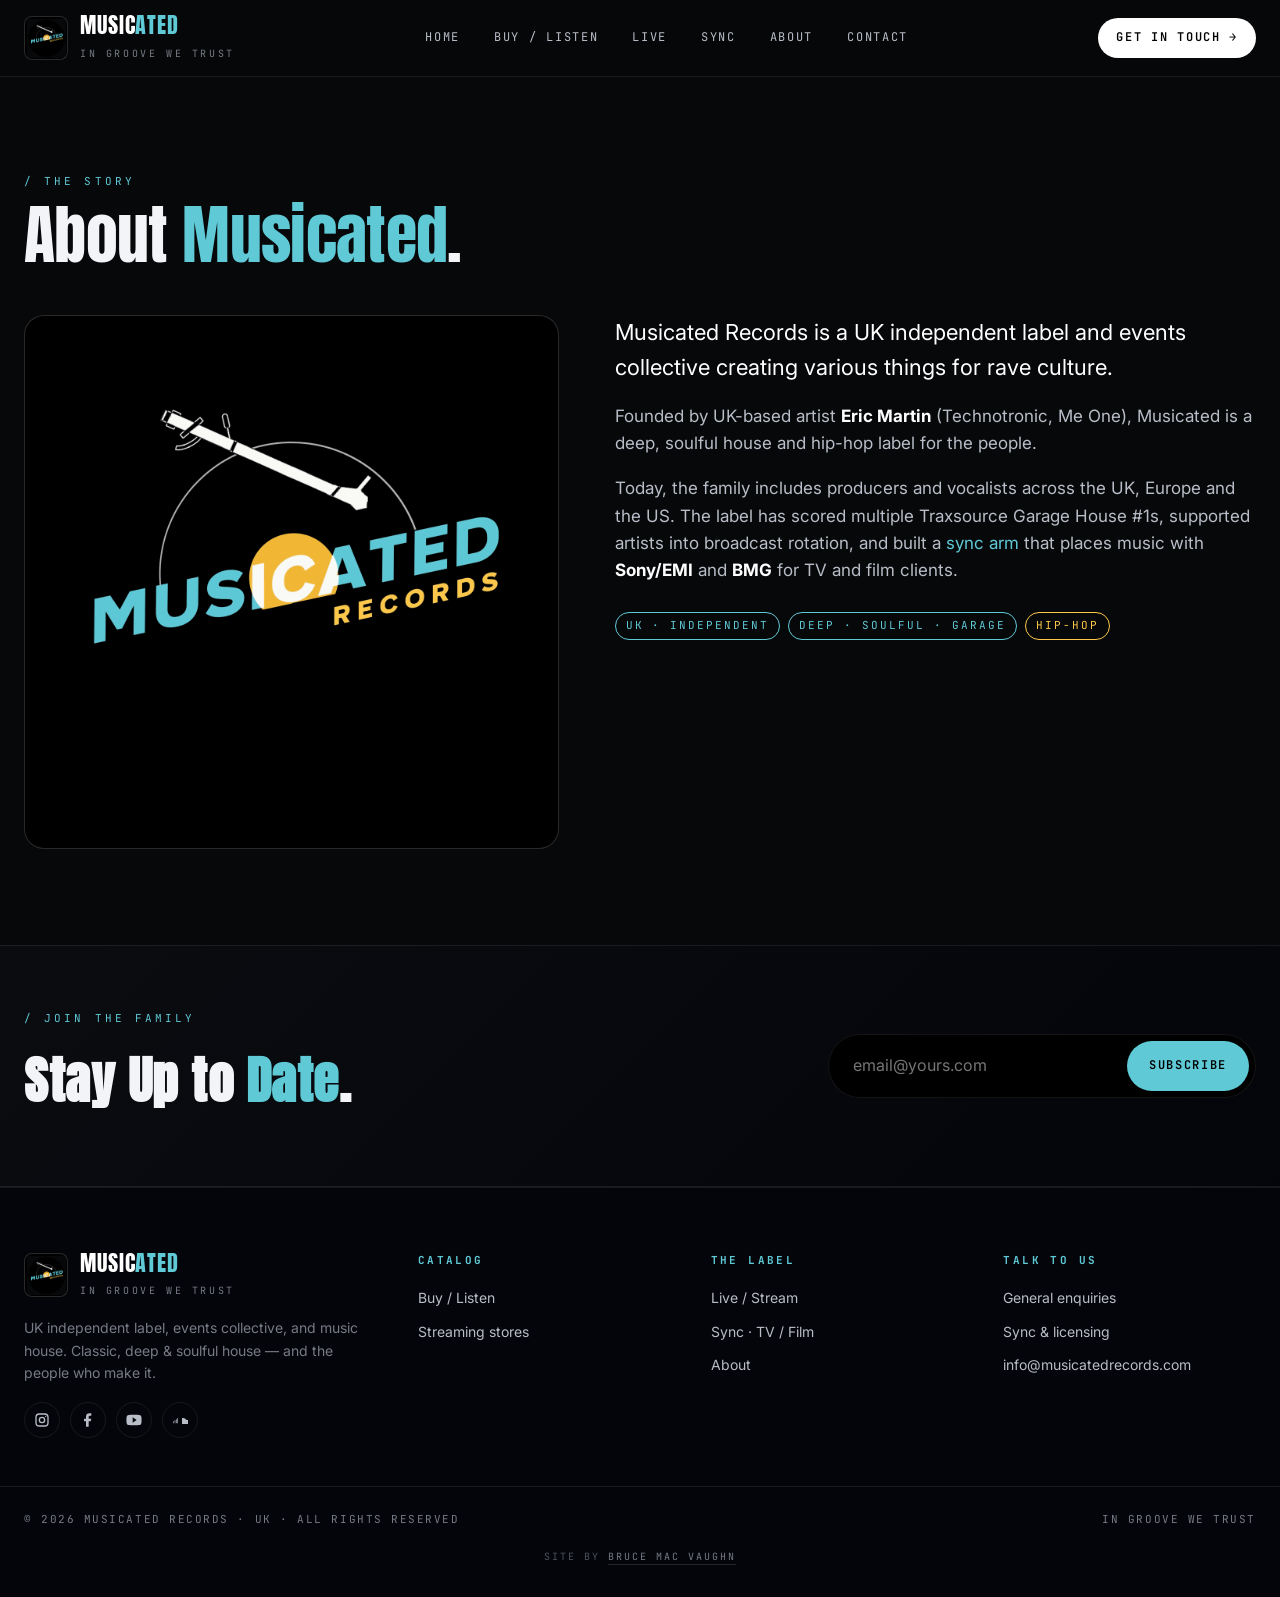
==== commit 579f4fd2: "Tagline -> 'In Groove We Trust'; add site credit - 24 tagline occurrences changed across all 7 pages" ====
--- a/about.html
+++ b/about.html
@@ -27,7 +27,7 @@
       <span class="brand__mark" aria-hidden="true"></span>
       <span>
         <span class="brand__name">MUSIC<em>ATED</em></span>
-        <span class="brand__sub">In House We Trust</span>
+        <span class="brand__sub">In Groove We Trust</span>
       </span>
     </a>
     <nav>
@@ -66,7 +66,7 @@
 
     <div class="bio reveal">
       <div class="bio__photo">
-        <img src="assets/musicated-logo-circle.png" alt="Musicated Records — In House We Trust" />
+        <img src="assets/musicated-logo-circle.png" alt="Musicated Records — In Groove We Trust" />
       </div>
       <div class="bio__copy">
         <p style="font-size:22px; color:#fff;">Musicated Records is a UK independent label and events collective creating various things for rave culture.</p>
@@ -103,7 +103,7 @@
         <span class="brand__mark" aria-hidden="true"></span>
         <span>
           <span class="brand__name">MUSIC<em>ATED</em></span>
-          <span class="brand__sub">In House We Trust</span>
+          <span class="brand__sub">In Groove We Trust</span>
         </span>
       </a>
       <p style="margin-top:18px">UK independent label, events collective, and music house. Classic, deep &amp; soulful house — and the people who make it.</p>
@@ -148,7 +148,10 @@
   </div>
   <div class="wrap site__bottom">
     <span>© 2026 Musicated Records · UK · All rights reserved</span>
-    <span>In House We Trust</span>
+    <span>In Groove We Trust</span>
+  </div>
+  <div class="wrap site__credit">
+    Site by <a href="https://www.brucemacvaughn.com" target="_blank" rel="noopener">Bruce Mac Vaughn</a>
   </div>
 </footer>
 
--- a/assets/styles.css
+++ b/assets/styles.css
@@ -1,5 +1,5 @@
 /* =========================================================
-   MUSICATED RECORDS — In House We Trust
+   MUSICATED RECORDS — In Groove We Trust
    Design tokens, layout, components, motion
    ========================================================= */
 
@@ -316,17 +316,27 @@
 .hero__viz__logo{
   position:absolute;
   left:50%; top:50%;
-  transform: translate(-50%, -50%);
   /* The logo is a square circular mark (1200x1200) whose bounding box IS its
      record — trimmed to the disc on purpose, so plain centring works and no
      offset is needed. Sizing: the canvas draws its teal ring at
      0.40 x 0.96 x 0.46 = 0.1766 of the viz. The disc radius is half the image
-     width, so width 32% puts it at 0.16 of the viz = 91% of the ring, leaving
-     the teal visible as a rim around the artwork. */
+     width, so width 32% puts it at 0.16 of the viz = 91% of the ring. */
   width: 32%;
   z-index: 2;
   pointer-events:none;
-  filter: drop-shadow(0 6px 14px rgba(0,0,0,.55));
+  /* Spins WITH the record, like a real deck — matched to the WHITE HIGHLIGHT,
+     which is the only rotation you can actually see. The grooves turn at
+     t*0.45 rad/s (13.963s) but they are concentric circles, so their rotation is
+     invisible. The highlight is drawn inside that rotating context AND given its
+     own start angle of t*0.45, so it travels at 0.9 rad/s = 6.981s per turn. Matching the highlight is what makes
+     the label and the record read as one object. Change 0.6 in hero-viz.js and
+     this must change with it. No drop-shadow — it would orbit with the artwork. */
+  animation: hero-label-spin 6.981s linear infinite;
+  transform: translate(-50%, -50%);
+}
+@keyframes hero-label-spin{
+  from{ transform: translate(-50%, -50%) rotate(0deg); }
+  to  { transform: translate(-50%, -50%) rotate(360deg); }
 }
 .hero__viz::after{
   content:"";
@@ -487,6 +497,29 @@
   padding: clamp(28px, 5vw, 56px);
   position:relative;
   overflow:hidden;
+  display:grid;
+  grid-template-columns: minmax(0, 1.08fr) minmax(0, 0.92fr);
+  gap: clamp(20px, 4vw, 56px);
+  align-items:center;
+}
+.def-card__copy{ min-width:0; position:relative; z-index:1; }
+/* the dancefloor — see assets/crowd-viz.js */
+.def-card__floor{
+  position:relative;
+  min-width:0;
+  min-height: clamp(210px, 20vw, 300px);
+}
+.def-card__floor canvas{
+  position:absolute; inset:0;
+  width:100%; height:100%;
+  display:block;
+  /* feather the edges so the pulse blooms never clip against the canvas box */
+  -webkit-mask-image: linear-gradient(90deg, transparent 0, #000 7%, #000 93%, transparent 100%);
+          mask-image: linear-gradient(90deg, transparent 0, #000 7%, #000 93%, transparent 100%);
+}
+@media (max-width: 900px){
+  .def-card{ grid-template-columns: 1fr; }
+  .def-card__floor{ display:none; }
 }
 .def-card::before{
   content:"";
@@ -588,40 +621,76 @@
 @media (max-width: 1024px){ .stores{ grid-template-columns: repeat(3,1fr); } }
 @media (max-width: 600px){ .stores{ grid-template-columns: repeat(2,1fr); } }
 .store{
+  position:relative;
   display:flex;
   align-items:center;
   gap: 14px;
-  padding: 18px;
+  padding: 18px 46px 18px 18px;
   background: var(--bg-2);
   border: 1px solid var(--line);
   border-radius: var(--r-md);
   color: var(--ink);
-  transition: border-color .2s ease, transform .2s ease, background .2s ease;
-}
-.store:hover{ border-color: var(--teal); transform: translateY(-2px); background: var(--bg-3); color:#fff; }
+  overflow:hidden;
+  transition: border-color .22s ease, transform .22s ease, background .22s ease, box-shadow .22s ease;
+}
+/* brand wash in the top-right corner, lifted on hover */
+.store::before{
+  content:"";
+  position:absolute; inset:0;
+  background: radial-gradient(120% 150% at 100% 0%, var(--brand), transparent 55%);
+  opacity:.07;
+  transition: opacity .22s ease;
+  pointer-events:none;
+}
+.store:hover{
+  border-color: var(--brand);
+  transform: translateY(-3px);
+  background: var(--bg-3);
+  color:#fff;
+  box-shadow: 0 14px 34px -18px var(--brand);
+}
+.store:hover::before{ opacity:.16; }
 .store__logo{
-  width:44px; height:44px;
-  border-radius: 10px;
-  background:#000;
+  position:relative;
+  flex: 0 0 auto;
+  width:48px; height:48px;
+  border-radius: 12px;
+  background:
+    linear-gradient(145deg, rgba(255,255,255,.10), rgba(255,255,255,0) 60%),
+    #05060a;
   display:flex; align-items:center; justify-content:center;
-  color: var(--teal);
-  font-family: var(--font-display);
-  font-size: 22px;
-  border: 1px solid var(--line);
-}
+  color: var(--brand);
+  font-family: var(--font-display);
+  font-size: 20px;
+  letter-spacing:.02em;
+  border: 1px solid var(--line-2);
+  box-shadow: inset 0 0 0 1px rgba(255,255,255,.02), 0 0 18px -8px var(--brand);
+}
+.store__text{ position:relative; display:flex; flex-direction:column; gap:5px; min-width:0; }
 .store__name{
   font-family: var(--font-display);
   font-size: 20px;
   line-height: 1;
 }
+.store__go{
+  position:absolute; right:16px; top:50%;
+  width:16px; height:16px;
+  margin-top:-8px;
+  color: var(--brand);
+  opacity:0;
+  transform: translateX(-6px);
+  transition: opacity .22s ease, transform .22s ease;
+}
+.store:hover .store__go{ opacity:1; transform: translateX(0); }
 .store__sub{
   font-family: var(--font-mono);
   font-size: 10px;
   letter-spacing: .2em;
   color: var(--ink-faint);
   text-transform: uppercase;
-  margin-top: 4px;
-  display:block;
+  white-space: nowrap;
+  overflow: hidden;
+  text-overflow: ellipsis;
 }
 
 /* ---------- Two-column module ---------- */
@@ -1025,6 +1094,23 @@
   text-transform: uppercase;
   color: var(--ink-faint);
 }
+.site__credit{
+  margin-top: 20px;
+  text-align:center;
+  font-family: var(--font-mono);
+  font-size: 10px;
+  letter-spacing: .2em;
+  text-transform: uppercase;
+  color: #4e525c;
+}
+.site__credit a{
+  color: var(--ink-faint);
+  border-bottom: 1px solid rgba(255,255,255,.12);
+  padding-bottom: 1px;
+  transition: color .2s ease, border-color .2s ease;
+}
+.site__credit a:hover{ color: var(--teal); border-color: var(--teal); }
+
 .socials{
   display:flex; gap: 10px;
 }
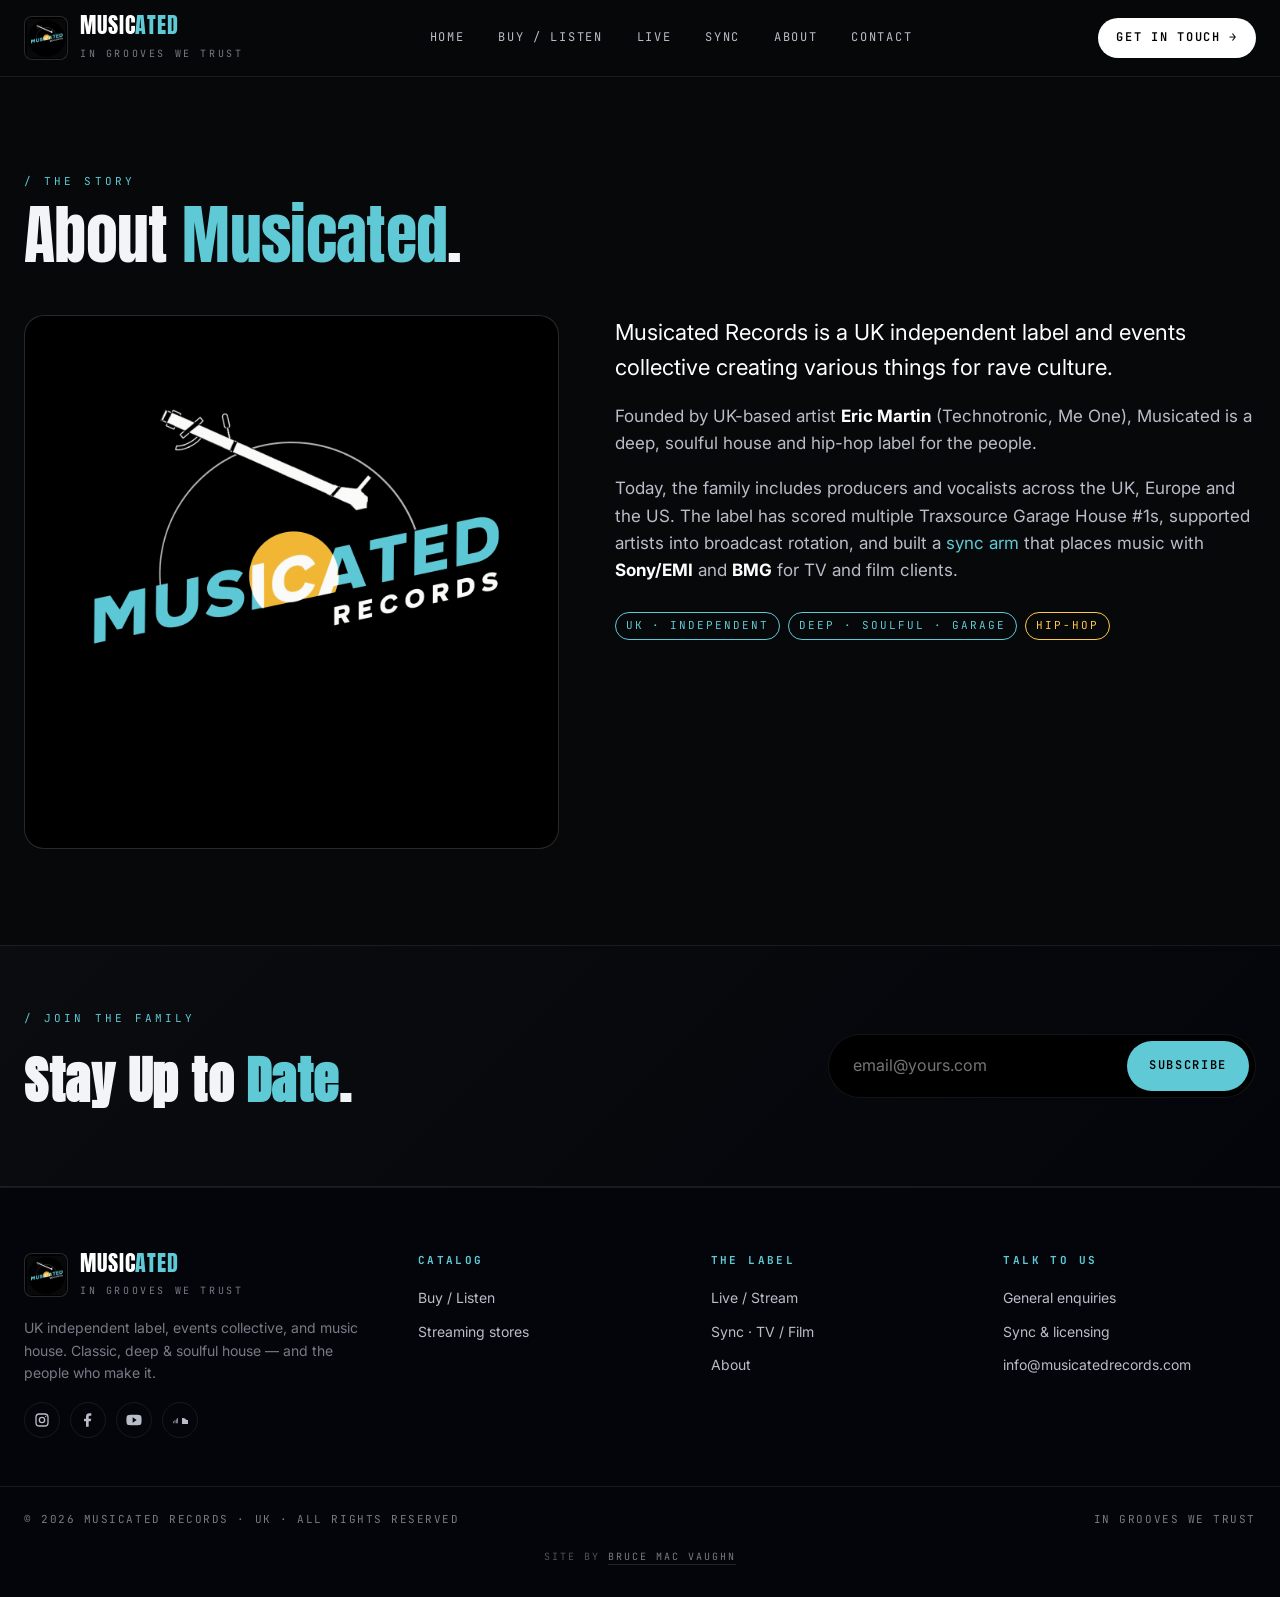
==== commit 34d228ea: "Grooves, plural 'In Groove We Trust' -> 'In Grooves We Trust' in 27 places: nav and footer brand lin" ====
--- a/about.html
+++ b/about.html
@@ -27,7 +27,7 @@
       <span class="brand__mark" aria-hidden="true"></span>
       <span>
         <span class="brand__name">MUSIC<em>ATED</em></span>
-        <span class="brand__sub">In Groove We Trust</span>
+        <span class="brand__sub">In Grooves We Trust</span>
       </span>
     </a>
     <nav>
@@ -66,7 +66,7 @@
 
     <div class="bio reveal">
       <div class="bio__photo">
-        <img src="assets/musicated-logo-circle.png" alt="Musicated Records — In Groove We Trust" />
+        <img src="assets/musicated-logo-circle.png" alt="Musicated Records — In Grooves We Trust" />
       </div>
       <div class="bio__copy">
         <p style="font-size:22px; color:#fff;">Musicated Records is a UK independent label and events collective creating various things for rave culture.</p>
@@ -103,7 +103,7 @@
         <span class="brand__mark" aria-hidden="true"></span>
         <span>
           <span class="brand__name">MUSIC<em>ATED</em></span>
-          <span class="brand__sub">In Groove We Trust</span>
+          <span class="brand__sub">In Grooves We Trust</span>
         </span>
       </a>
       <p style="margin-top:18px">UK independent label, events collective, and music house. Classic, deep &amp; soulful house — and the people who make it.</p>
@@ -114,10 +114,10 @@
         <a href="https://www.facebook.com/musicatedrecords/" target="_blank" rel="noopener" aria-label="Facebook">
           <svg width="16" height="16" viewBox="0 0 24 24" fill="currentColor"><path d="M13 22v-8h3l1-4h-4V7.5c0-1.1.4-2 2-2h2V2c-.4-.05-1.6-.2-3-.2-3 0-5 1.8-5 5.1V10H6v4h3v8h4z"/></svg>
         </a>
-        <a href="https://www.youtube.com/" target="_blank" rel="noopener" aria-label="YouTube">
+        <a href="https://www.youtube.com/channel/UCZgfJ7ZeAhPUknXXtB20-mw" target="_blank" rel="noopener" aria-label="YouTube">
           <svg width="16" height="16" viewBox="0 0 24 24" fill="currentColor"><path d="M23 7.3c-.2-1.6-1.5-2.8-3-2.9C17.8 4 12 4 12 4s-5.8 0-8 .4c-1.5.1-2.8 1.3-3 2.9C.6 9.5.6 12 .6 12s0 2.5.4 4.7c.2 1.6 1.5 2.8 3 2.9 2.2.4 8 .4 8 .4s5.8 0 8-.4c1.5-.1 2.8-1.3 3-2.9.4-2.2.4-4.7.4-4.7s0-2.5-.4-4.7zM10 16V8l6 4-6 4z"/></svg>
         </a>
-        <a href="https://soundcloud.com/" target="_blank" rel="noopener" aria-label="SoundCloud">
+        <a href="https://soundcloud.com/musicatedrecords" target="_blank" rel="noopener" aria-label="SoundCloud">
           <svg width="16" height="16" viewBox="0 0 24 24" fill="currentColor"><path d="M2 14v3h1v-3H2zm2-2v5h1v-5H4zm2-1v6h1v-6H6zm2-2v8h1V9H8zm9 0c-.7 0-1.4.2-2 .5V18h8c1.7 0 3-1.3 3-3s-1.3-3-3-3c-.3 0-.5 0-.7.1C20.8 11.3 19 9 17 9z"/></svg>
         </a>
       </div>
@@ -148,7 +148,7 @@
   </div>
   <div class="wrap site__bottom">
     <span>© 2026 Musicated Records · UK · All rights reserved</span>
-    <span>In Groove We Trust</span>
+    <span>In Grooves We Trust</span>
   </div>
   <div class="wrap site__credit">
     Site by <a href="https://www.brucemacvaughn.com" target="_blank" rel="noopener">Bruce Mac Vaughn</a>
--- a/assets/styles.css
+++ b/assets/styles.css
@@ -1,5 +1,5 @@
 /* =========================================================
-   MUSICATED RECORDS — In Groove We Trust
+   MUSICATED RECORDS — In Grooves We Trust
    Design tokens, layout, components, motion
    ========================================================= */
 
@@ -904,6 +904,87 @@
   animation: pulse 1.2s infinite ease-in-out;
 }
 
+/* [hidden] must win over component display rules (.btn sets inline-flex) */
+[hidden]{ display:none !important; }
+
+/* ---------- Live stage (offline panel + click-to-load player) ---------- */
+.stage{
+  position:relative;
+  aspect-ratio: 16/9;
+  display:flex; align-items:center; justify-content:center;
+  text-align:center;
+  overflow:hidden;
+  background:
+    radial-gradient(60% 70% at 50% 45%, rgba(95,201,214,.10), transparent 70%),
+    repeating-radial-gradient(circle at 50% 45%, rgba(255,255,255,.030) 0 1px, transparent 1px 7px),
+    linear-gradient(180deg, #0b0d11, #050609);
+}
+.stage__inner{ position:relative; padding: 28px; max-width: 560px; }
+.stage__status{
+  display:inline-flex; align-items:center; gap:9px;
+  font-family: var(--font-mono);
+  font-size: 10px; letter-spacing:.22em; text-transform:uppercase;
+  color: var(--ink-faint);
+  border:1px solid var(--line-2);
+  border-radius:999px;
+  padding: 5px 12px;
+}
+.stage__dot{
+  width:7px; height:7px; border-radius:50%;
+  background: var(--ink-faint);
+  box-shadow: 0 0 10px rgba(255,255,255,.25);
+}
+.stage__title{
+  font-family: var(--font-display);
+  font-weight:400;
+  font-size: clamp(30px, 4.4vw, 52px);
+  line-height:1.02;
+  margin: 16px 0 8px;
+  color:#fff;
+}
+.stage__meta{
+  font-family: var(--font-mono);
+  font-size: 11px; letter-spacing:.2em; text-transform:uppercase;
+  color: var(--teal);
+  margin: 0;
+}
+.stage__cta{ display:flex; gap:10px; justify-content:center; flex-wrap:wrap; margin-top: 22px; }
+.stage__note{
+  margin: 18px 0 0;
+  font-size: 13px;
+  color: var(--ink-faint);
+}
+.stage__frame{ width:100%; aspect-ratio:16/9; display:block; border:0; }
+
+/* ---------- Fact row (Live page) ---------- */
+.facts{
+  display:grid;
+  grid-template-columns: repeat(3, minmax(0,1fr));
+  gap: 14px;
+}
+@media (max-width: 860px){ .facts{ grid-template-columns: 1fr; } }
+.fact{
+  border:1px solid var(--line);
+  border-radius: var(--r-md);
+  background: var(--bg-2);
+  padding: 22px;
+}
+.fact__k{
+  font-family: var(--font-mono);
+  font-size: 10px; letter-spacing:.22em; text-transform:uppercase;
+  color: var(--teal);
+  margin: 0 0 10px;
+}
+.fact__v{
+  font-family: var(--font-display);
+  font-weight:400;
+  font-size: 22px;
+  line-height:1.05;
+  margin: 0 0 8px;
+  color:#fff;
+}
+.fact__s{ margin:0; font-size: 14px; color: var(--ink-dim); }
+
 /* ---------- TV / Sync grid ---------- */
 .tv-grid{
   display:grid;
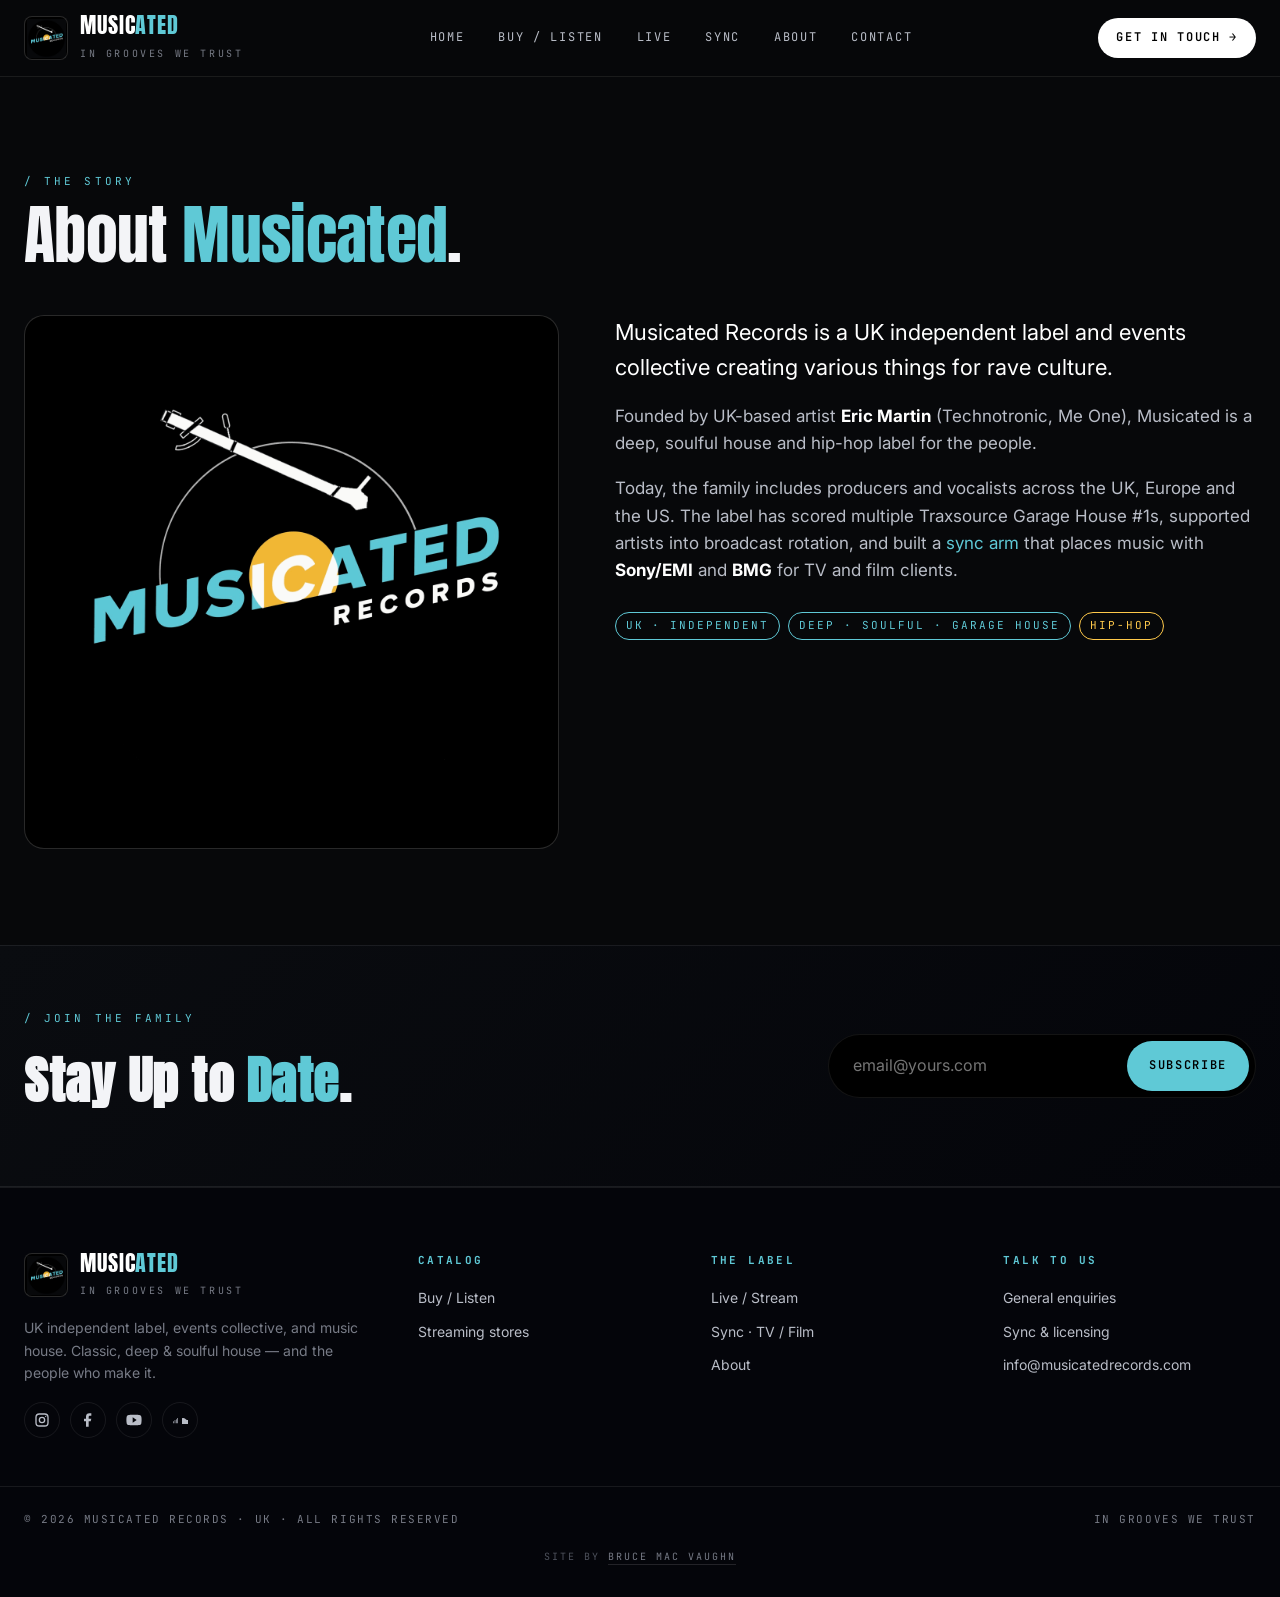
==== commit c3230de4: "About: 'Garage' -> 'Garage House' in the genre tags Matches the homepage tag, which was corrected ea" ====
--- a/about.html
+++ b/about.html
@@ -75,7 +75,7 @@
 
         <div class="tag-row" style="margin-top:28px;">
           <span class="tag tag--teal">UK &middot; Independent</span>
-          <span class="tag tag--teal">Deep &middot; Soulful &middot; Garage</span>
+          <span class="tag tag--teal">Deep &middot; Soulful &middot; Garage House</span>
           <span class="tag tag--gold">Hip-Hop</span>
         </div>
       </div>
